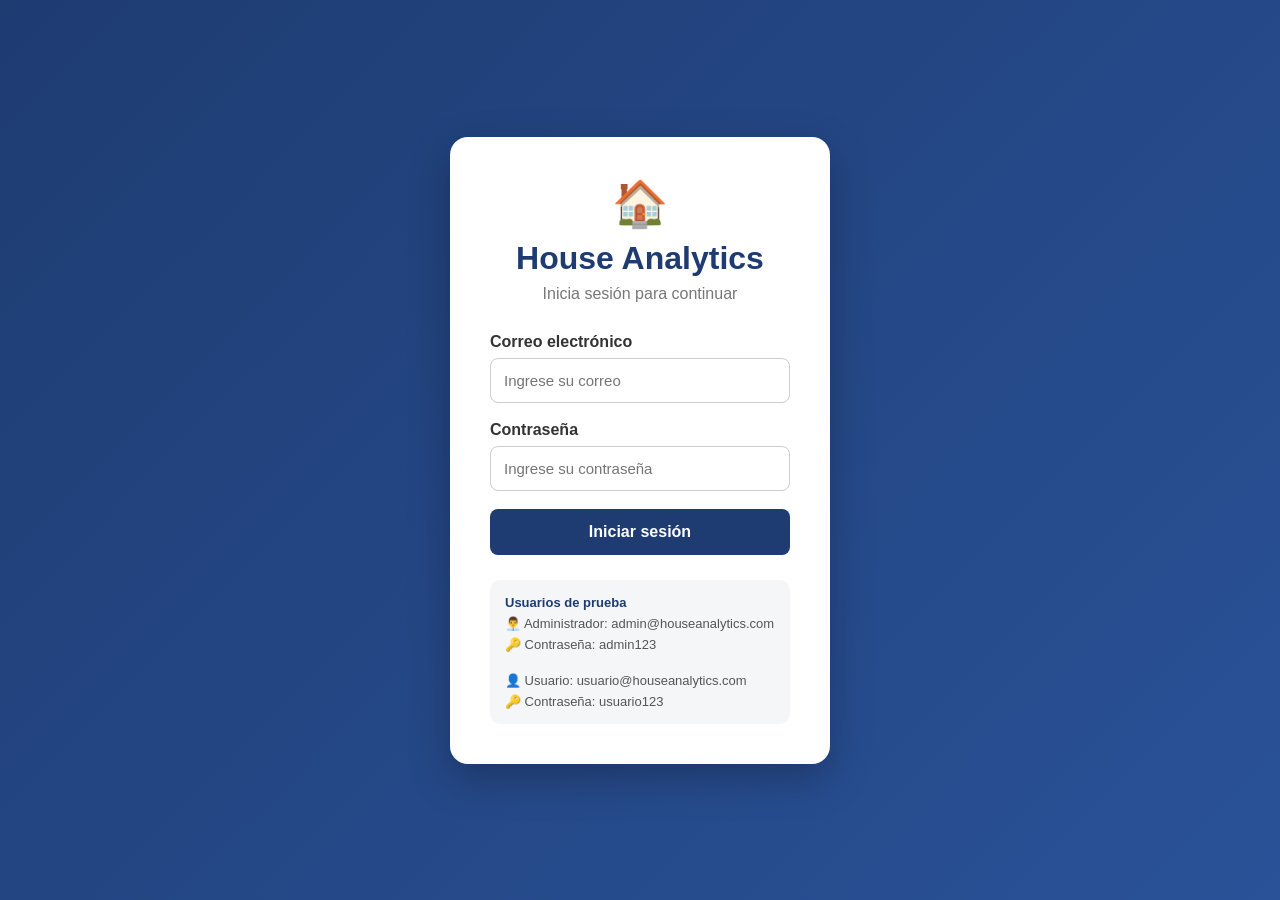
==== frontend/login.html @ 87ea902d "Proyecto House Analytics" ====
<!DOCTYPE html>
<html lang="es">

<head>
    <meta charset="UTF-8">
    <meta name="viewport" content="width=device-width, initial-scale=1.0">

    <title>Login | House Analytics</title>

    <style>
        * {
            box-sizing: border-box;
            margin: 0;
            padding: 0;
            font-family: Arial, sans-serif;
        }

        body {
            min-height: 100vh;
            display: flex;
            justify-content: center;
            align-items: center;
            background: linear-gradient(135deg, #1e3c72, #2a5298);
        }

        .login-container {
            width: 380px;
            background: white;
            padding: 40px;
            border-radius: 18px;
            box-shadow: 0 15px 40px rgba(0, 0, 0, 0.25);
        }

        .logo {
            text-align: center;
            font-size: 45px;
            margin-bottom: 10px;
        }

        h1 {
            text-align: center;
            color: #1e3c72;
            margin-bottom: 8px;
        }

        .subtitle {
            text-align: center;
            color: #777;
            margin-bottom: 30px;
        }

        label {
            display: block;
            margin-bottom: 7px;
            font-weight: bold;
            color: #333;
        }

        input {
            width: 100%;
            padding: 13px;
            margin-bottom: 18px;
            border: 1px solid #ccc;
            border-radius: 8px;
            font-size: 15px;
            outline: none;
        }

        input:focus {
            border-color: #2a5298;
        }

        button {
            width: 100%;
            padding: 14px;
            border: none;
            border-radius: 8px;
            background: #1e3c72;
            color: white;
            font-size: 16px;
            font-weight: bold;
            cursor: pointer;
        }

        button:hover {
            background: #2a5298;
        }

        .error {
            display: none;
            margin-top: 15px;
            padding: 10px;
            background: #ffe5e5;
            color: #c62828;
            border-radius: 8px;
            text-align: center;
            word-wrap: break-word;
        }

        .success {
            display: none;
            margin-top: 15px;
            padding: 10px;
            background: #e5f7e5;
            color: #2e7d32;
            border-radius: 8px;
            text-align: center;
        }

        .demo {
            margin-top: 25px;
            padding: 15px;
            background: #f4f6f8;
            border-radius: 10px;
            font-size: 13px;
            color: #555;
        }

        .demo strong {
            color: #1e3c72;
        }

        .demo p {
            margin-top: 6px;
        }
    </style>
</head>

<body>

    <div class="login-container">

        <div class="logo">🏠</div>

        <h1>House Analytics</h1>

        <p class="subtitle">
            Inicia sesión para continuar
        </p>

        <form id="loginForm">

            <label for="correo">
                Correo electrónico
            </label>

            <input
                type="email"
                id="correo"
                placeholder="Ingrese su correo"
                required
            >

            <label for="password">
                Contraseña
            </label>

            <input
                type="password"
                id="password"
                placeholder="Ingrese su contraseña"
                required
            >

            <button type="submit">
                Iniciar sesión
            </button>

        </form>

        <div id="error" class="error"></div>

        <div id="success" class="success">
            Inicio de sesión correcto. Entrando...
        </div>

        <div class="demo">

            <strong>Usuarios de prueba</strong>

            <p>
                👨‍💼 Administrador:
                admin@houseanalytics.com
            </p>

            <p>
                🔑 Contraseña: admin123
            </p>

            <br>

            <p>
                👤 Usuario:
                usuario@houseanalytics.com
            </p>

            <p>
                🔑 Contraseña: usuario123
            </p>

        </div>

    </div>


    <script>

        document
            .getElementById("loginForm")
            .addEventListener("submit", async function(event) {

                event.preventDefault();

                const correo =
                    document.getElementById("correo").value.trim();

                const password =
                    document.getElementById("password").value;

                const error =
                    document.getElementById("error");

                const success =
                    document.getElementById("success");

                error.style.display = "none";
                success.style.display = "none";

                try {

                    const respuesta = await fetch(
                        "http://127.0.0.1:5002/login",
                        {
                            method: "POST",

                            headers: {
                                "Content-Type": "application/json"
                            },

                            body: JSON.stringify({
                                correo: correo,
                                password: password
                            })
                        }
                    );

                    const texto =
                        await respuesta.text();

                    console.log(
                        "Estado del servidor:",
                        respuesta.status
                    );

                    console.log(
                        "Respuesta del servidor:",
                        texto
                    );

                    let datos;

                    try {

                        datos = JSON.parse(texto);

                    } catch (errorJSON) {

                        throw new Error(
                            "El servidor no devolvió una respuesta válida."
                        );

                    }

                    if (!respuesta.ok) {

                        error.textContent =
                            datos.error ||
                            "Correo o contraseña incorrectos.";

                        error.style.display = "block";

                        return;
                    }

                    // Guardar información del usuario
                    localStorage.setItem(
                        "usuario",
                        JSON.stringify(datos.usuario)
                    );

                    // Mostrar mensaje de éxito
                    success.style.display = "block";

                    // Esperar un momento y entrar al catálogo
                    setTimeout(function() {

                        window.location.href = "index.html";

                    }, 500);

                } catch (e) {

                    console.error(
                        "ERROR REAL DEL LOGIN:",
                        e
                    );

                    error.textContent =
                        "Error de conexión: " + e.message;

                    error.style.display = "block";
                }

            });

    </script>

</body>

</html>
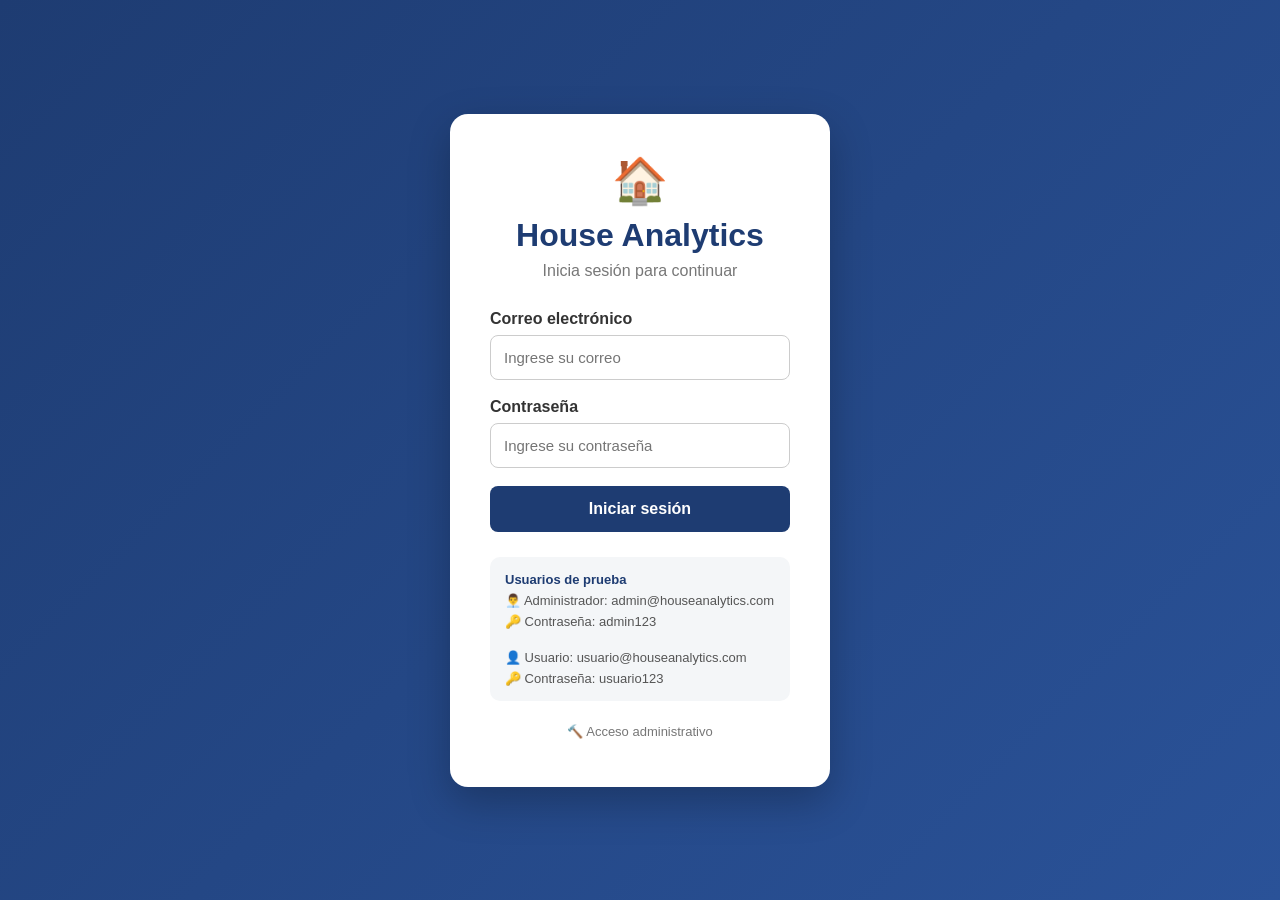
==== commit 22788ba1: "Conectar panel administrativo con backend de Render" ====
--- a/frontend/login.html
+++ b/frontend/login.html
@@ -123,6 +123,64 @@
         .demo p {
             margin-top: 6px;
         }
+
+        /* ================================
+           ACCESO ADMINISTRATIVO
+           ================================ */
+
+        .admin-access {
+            margin-top: 15px;
+            text-align: center;
+        }
+
+        .admin-access button {
+            width: auto;
+            padding: 8px 14px;
+            background: transparent;
+            color: #777;
+            font-size: 13px;
+            font-weight: normal;
+        }
+
+        .admin-access button:hover {
+            background: #f4f6f8;
+            color: #1e3c72;
+        }
+
+        .admin-panel {
+            display: none;
+            margin-top: 20px;
+            padding: 18px;
+            background: #f4f6f8;
+            border-radius: 10px;
+        }
+
+        .admin-panel h3 {
+            color: #1e3c72;
+            margin-bottom: 15px;
+            text-align: center;
+        }
+
+        .admin-panel input {
+            margin-bottom: 12px;
+        }
+
+        .admin-button {
+            background: #1e3c72;
+        }
+
+        .admin-button:hover {
+            background: #2a5298;
+        }
+
+        .cancel-button {
+            margin-top: 8px;
+            background: #777;
+        }
+
+        .cancel-button:hover {
+            background: #555;
+        }
     </style>
 </head>
 
@@ -138,6 +196,7 @@
             Inicia sesión para continuar
         </p>
 
+        <!-- LOGIN NORMAL -->
         <form id="loginForm">
 
             <label for="correo">
@@ -174,6 +233,7 @@
             Inicio de sesión correcto. Entrando...
         </div>
 
+        <!-- USUARIOS DE PRUEBA -->
         <div class="demo">
 
             <strong>Usuarios de prueba</strong>
@@ -200,10 +260,65 @@
 
         </div>
 
+        <!-- ACCESO ADMINISTRATIVO -->
+        <div class="admin-access">
+
+            <button
+                type="button"
+                id="adminAccess"
+            >
+                🔨 Acceso administrativo
+            </button>
+
+        </div>
+
+        <!-- PANEL DE CONTRASEÑA ADMIN -->
+        <div
+            id="adminPanel"
+            class="admin-panel"
+        >
+
+            <h3>
+                Acceso administrativo
+            </h3>
+
+            <input
+                type="password"
+                id="adminPassword"
+                placeholder="Contraseña de administrador"
+            >
+
+            <button
+                type="button"
+                class="admin-button"
+                id="adminLogin"
+            >
+                Entrar como administrador
+            </button>
+
+            <button
+                type="button"
+                class="cancel-button"
+                id="cancelAdmin"
+            >
+                Cancelar
+            </button>
+
+            <div
+                id="adminError"
+                class="error"
+            ></div>
+
+        </div>
+
     </div>
 
 
     <script>
+
+        // ==========================================
+        // LOGIN NORMAL
+        // ==========================================
 
         document
             .getElementById("loginForm")
@@ -229,7 +344,7 @@
                 try {
 
                     const respuesta = await fetch(
-                        "http://127.0.0.1:5002/login",
+                        "https://house-analytics-2d9u.onrender.com/login",
                         {
                             method: "POST",
 
@@ -291,7 +406,7 @@
                     // Mostrar mensaje de éxito
                     success.style.display = "block";
 
-                    // Esperar un momento y entrar al catálogo
+                    // Entrar al catálogo
                     setTimeout(function() {
 
                         window.location.href = "index.html";
@@ -313,6 +428,89 @@
 
             });
 
+
+        // ==========================================
+        // ACCESO ADMINISTRATIVO
+        // ==========================================
+
+        document
+            .getElementById("adminAccess")
+            .addEventListener("click", function() {
+
+                document
+                    .getElementById("adminPanel")
+                    .style.display = "block";
+
+            });
+
+
+        // ==========================================
+        // CANCELAR ACCESO ADMIN
+        // ==========================================
+
+        document
+            .getElementById("cancelAdmin")
+            .addEventListener("click", function() {
+
+                document
+                    .getElementById("adminPanel")
+                    .style.display = "none";
+
+                document
+                    .getElementById("adminPassword")
+                    .value = "";
+
+                document
+                    .getElementById("adminError")
+                    .style.display = "none";
+
+            });
+
+
+        // ==========================================
+        // VALIDAR ADMINISTRADOR
+        // ==========================================
+
+        document
+            .getElementById("adminLogin")
+            .addEventListener("click", function() {
+
+                const password =
+                    document.getElementById("adminPassword").value;
+
+                const error =
+                    document.getElementById("adminError");
+
+                error.style.display = "none";
+
+                /*
+                    POR AHORA usamos esta contraseña
+                    únicamente para probar el flujo.
+
+                    Después vamos a mover esta validación
+                    al backend para que sea más correcta.
+                */
+
+                if (password === "admin123") {
+
+                    localStorage.setItem(
+                        "admin",
+                        "true"
+                    );
+
+                    window.location.href = "admin.html";
+
+                } else {
+
+                    error.textContent =
+                        "Contraseña de administrador incorrecta.";
+
+                    error.style.display = "block";
+
+                }
+
+            });
+
     </script>
 
 </body>
